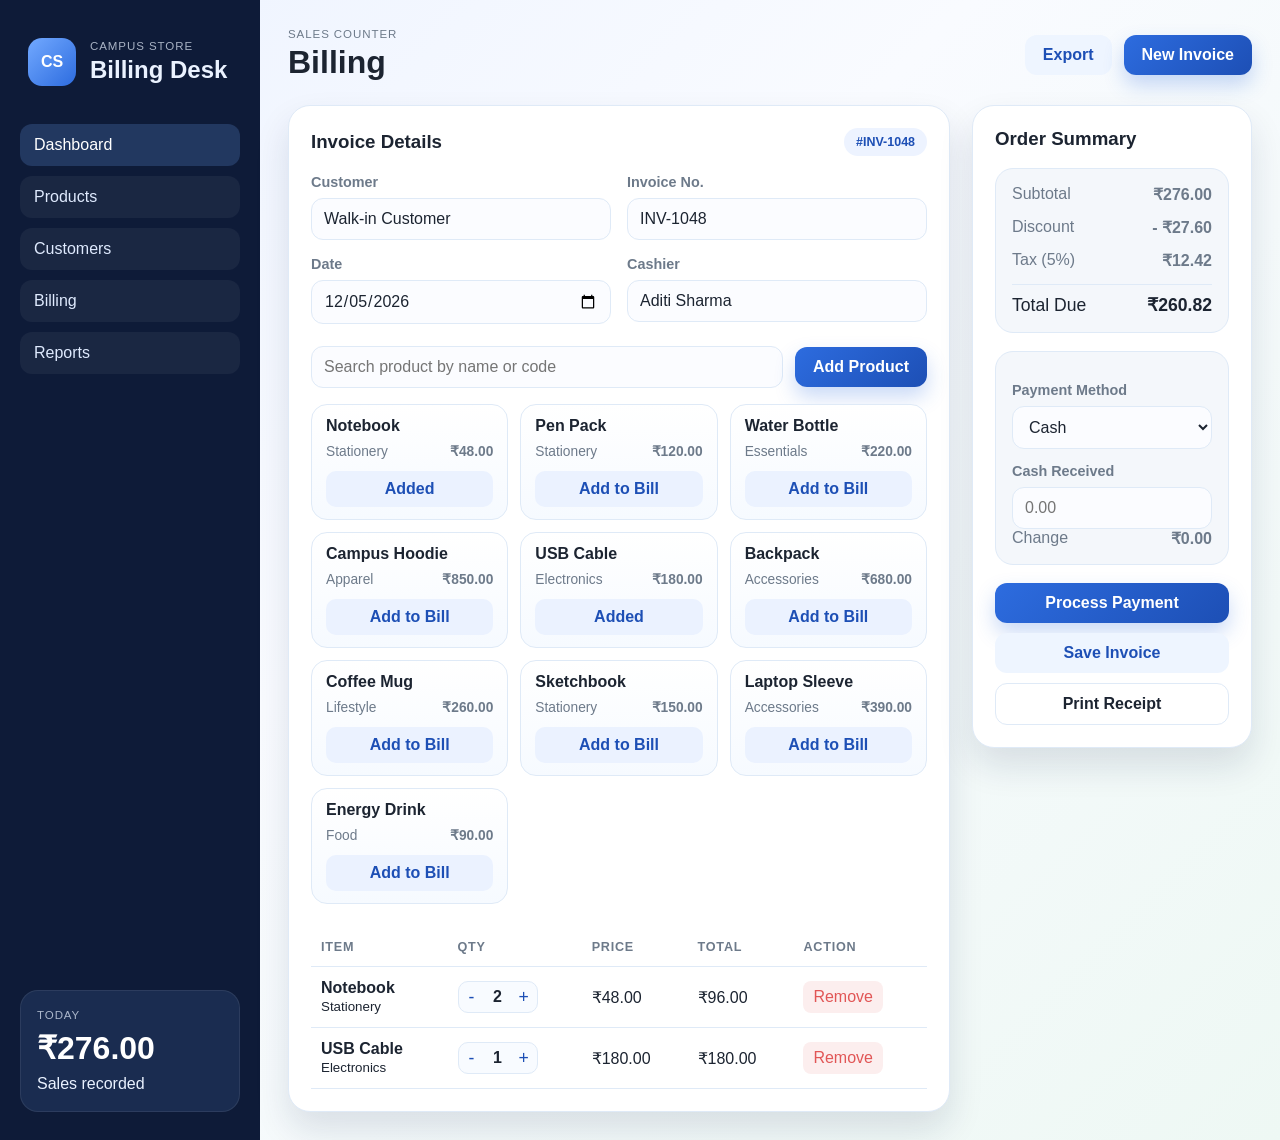
==== frontend/billing/billing.html @ 2c8f7596 "Added project files" ====
<!DOCTYPE html>
<html lang="en">
  <head>
    <meta charset="UTF-8" />
    <meta name="viewport" content="width=device-width, initial-scale=1.0" />
    <title>Campus Store Billing</title>
    <link rel="stylesheet" href="../css/billing.css" />
  </head>
  <body>
    <div class="app-shell">
      <aside class="sidebar">
        <div class="brand-box">
          <div class="brand-mark">CS</div>
          <div>
            <p class="eyebrow">Campus Store</p>
            <h2>Billing Desk</h2>
          </div>
        </div>

        <nav class="sidebar-nav">
          <button class="nav-item active">Dashboard</button>
          <button class="nav-item">Products</button>
          <button class="nav-item">Customers</button>
          <button class="nav-item">Billing</button>
          <button class="nav-item">Reports</button>
        </nav>

        <div class="sidebar-card">
          <p class="eyebrow">Today</p>
          <h3 id="todaySales">₹0.00</h3>
          <span>Sales recorded</span>
        </div>
      </aside>

      <main class="main-panel">
        <header class="topbar">
          <div>
            <p class="eyebrow">Sales Counter</p>
            <h1>Billing</h1>
          </div>
          <div class="topbar-actions">
            <button class="secondary-btn">Export</button>
            <button class="primary-btn">New Invoice</button>
          </div>
        </header>

        <section class="billing-grid">
          <div class="invoice-panel card">
            <div class="panel-header">
              <h3>Invoice Details</h3>
              <span class="badge">#INV-1048</span>
            </div>

            <div class="info-grid">
              <div>
                <label>Customer</label>
                <input id="customerName" type="text" value="Walk-in Customer" />
              </div>
              <div>
                <label>Invoice No.</label>
                <input id="invoiceNo" type="text" value="INV-1048" />
              </div>
              <div>
                <label>Date</label>
                <input id="invoiceDate" type="date" />
              </div>
              <div>
                <label>Cashier</label>
                <input id="cashierName" type="text" value="Aditi Sharma" />
              </div>
            </div>

            <div class="product-controls">
              <div class="search-box">
                <input id="productSearch" type="text" placeholder="Search product by name or code" />
              </div>
              <button id="addProductBtn" class="primary-btn">Add Product</button>
            </div>

            <div id="productList" class="product-list"></div>

            <div class="table-wrap">
              <table>
                <thead>
                  <tr>
                    <th>Item</th>
                    <th>Qty</th>
                    <th>Price</th>
                    <th>Total</th>
                    <th>Action</th>
                  </tr>
                </thead>
                <tbody id="cartTable"></tbody>
              </table>
            </div>
          </div>

          <aside class="summary-panel card">
            <div class="panel-header">
              <h3>Order Summary</h3>
            </div>

            <div class="summary-box">
              <div class="summary-row">
                <span>Subtotal</span>
                <strong id="subtotalValue">₹0.00</strong>
              </div>
              <div class="summary-row">
                <span>Discount</span>
                <strong id="discountValue">₹0.00</strong>
              </div>
              <div class="summary-row">
                <span>Tax (5%)</span>
                <strong id="taxValue">₹0.00</strong>
              </div>
              <div class="summary-row total-row">
                <span>Total Due</span>
                <strong id="totalValue">₹0.00</strong>
              </div>
            </div>

            <div class="payment-section">
              <label for="paymentMethod">Payment Method</label>
              <select id="paymentMethod">
                <option value="Cash">Cash</option>
                <option value="Card">Card</option>
                <option value="UPI">UPI</option>
              </select>

              <label for="cashReceived">Cash Received</label>
              <input id="cashReceived" type="number" min="0" step="0.01" placeholder="0.00" />

              <div class="summary-row">
                <span>Change</span>
                <strong id="changeValue">₹0.00</strong>
              </div>
            </div>

            <div class="action-stack">
              <button id="processPaymentBtn" class="primary-btn wide">Process Payment</button>
              <button id="saveInvoiceBtn" class="secondary-btn wide">Save Invoice</button>
              <button id="printInvoiceBtn" class="ghost-btn wide">Print Receipt</button>
            </div>
          </aside>
        </section>
      </main>
    </div>

    <script src="../js/billing.js"></script>
  </body>
</html>
---- frontend/css/billing.css ----
:root {
  --bg: #f4f7fb;
  --panel: #ffffff;
  --panel-alt: #eef5ff;
  --primary: #2d6cdf;
  --primary-dark: #1d4fb5;
  --success: #18a957;
  --danger: #e15656;
  --text: #1c2431;
  --muted: #6d7a8a;
  --line: #dfeaf7;
  --shadow: 0 18px 35px rgba(20, 35, 72, 0.12);
}

* {
  box-sizing: border-box;
}

body {
  margin: 0;
  background: linear-gradient(135deg, #edf3ff, #f9fbff 40%, #eef8f4);
  font-family: "Segoe UI", Tahoma, Geneva, Verdana, sans-serif;
  color: var(--text);
}

button,
input,
select {
  font: inherit;
}

.app-shell {
  display: flex;
  min-height: 100vh;
}

.sidebar {
  width: 260px;
  background: #0e1b38;
  color: #eaf2ff;
  padding: 28px 20px;
  display: flex;
  flex-direction: column;
  gap: 28px;
}

.brand-box {
  display: flex;
  align-items: center;
  gap: 14px;
  padding: 10px 8px;
}

.brand-mark {
  width: 48px;
  height: 48px;
  border-radius: 14px;
  background: linear-gradient(135deg, #72a9ff, #2d6cdf);
  display: grid;
  place-items: center;
  font-weight: 800;
  color: white;
}

.eyebrow {
  margin: 0 0 4px;
  font-size: 0.72rem;
  letter-spacing: 0.08em;
  text-transform: uppercase;
  color: rgba(234, 242, 255, 0.7);
}

.brand-box h2,
.topbar h1,
.panel-header h3,
.summary-panel h3 {
  margin: 0;
}

.sidebar-nav {
  display: flex;
  flex-direction: column;
  gap: 10px;
}

.nav-item {
  border: 0;
  background: rgba(255, 255, 255, 0.05);
  color: #dfeafe;
  border-radius: 12px;
  padding: 12px 14px;
  text-align: left;
  cursor: pointer;
  transition: 0.2s ease;
}

.nav-item:hover,
.nav-item.active {
  background: rgba(114, 169, 255, 0.2);
  color: white;
}

.sidebar-card {
  margin-top: auto;
  background: rgba(114, 169, 255, 0.12);
  border: 1px solid rgba(255, 255, 255, 0.08);
  border-radius: 18px;
  padding: 18px 16px;
}

.sidebar-card h3 {
  color: #fff;
  margin: 8px 0;
  font-size: 2rem;
}

.main-panel {
  flex: 1;
  padding: 28px;
}

.topbar {
  display: flex;
  align-items: center;
  justify-content: space-between;
  margin-bottom: 24px;
}

.topbar .eyebrow {
  color: var(--muted);
}

.topbar h1 {
  font-size: clamp(2rem, 2vw, 2.5rem);
}

.topbar-actions {
  display: flex;
  gap: 12px;
}

.primary-btn,
.secondary-btn,
.ghost-btn {
  border: none;
  border-radius: 12px;
  padding: 11px 18px;
  font-weight: 600;
  cursor: pointer;
  transition: transform 0.2s ease, box-shadow 0.2s ease;
}

.primary-btn {
  background: linear-gradient(135deg, var(--primary), var(--primary-dark));
  color: white;
  box-shadow: 0 10px 20px rgba(45, 108, 223, 0.25);
}

.secondary-btn {
  background: var(--panel-alt);
  color: var(--primary-dark);
}

.ghost-btn {
  background: transparent;
  border: 1px solid var(--line);
  color: var(--text);
}

.primary-btn:hover,
.secondary-btn:hover,
.ghost-btn:hover,
.nav-item:hover {
  transform: translateY(-1px);
}

.billing-grid {
  display: grid;
  grid-template-columns: minmax(0, 2.2fr) minmax(280px, 0.8fr);
  gap: 22px;
}

.card {
  background: var(--panel);
  border: 1px solid var(--line);
  border-radius: 22px;
  box-shadow: var(--shadow);
}

.invoice-panel {
  padding: 22px;
}

.panel-header {
  display: flex;
  justify-content: space-between;
  align-items: center;
  margin-bottom: 18px;
}

.badge {
  background: #edf3ff;
  color: var(--primary-dark);
  border-radius: 999px;
  padding: 7px 12px;
  font-size: 0.78rem;
  font-weight: 700;
}

.info-grid {
  display: grid;
  grid-template-columns: repeat(2, minmax(180px, 1fr));
  gap: 16px;
}

label {
  display: block;
  margin-bottom: 8px;
  color: var(--muted);
  font-weight: 600;
  font-size: 0.9rem;
}

input,
select {
  width: 100%;
  padding: 11px 12px;
  border: 1px solid var(--line);
  border-radius: 12px;
  background: #fbfcff;
  color: var(--text);
}

input:focus,
select:focus {
  outline: 2px solid rgba(45, 108, 223, 0.15);
  border-color: var(--primary);
}

.product-controls {
  display: flex;
  align-items: center;
  gap: 12px;
  margin: 22px 0 16px;
}

.search-box {
  flex: 1;
}

.product-list {
  display: grid;
  grid-template-columns: repeat(auto-fit, minmax(180px, 1fr));
  gap: 12px;
  margin-bottom: 18px;
}

.product-item {
  border: 1px solid var(--line);
  background: linear-gradient(180deg, #ffffff, #f6faff);
  border-radius: 16px;
  padding: 12px 14px;
}

.product-item h4 {
  margin: 0 0 8px;
  font-size: 1rem;
}

.product-meta {
  display: flex;
  align-items: center;
  justify-content: space-between;
  margin-bottom: 12px;
  color: var(--muted);
  font-size: 0.86rem;
}

.add-product-btn {
  width: 100%;
  border: none;
  border-radius: 10px;
  background: #ebf2ff;
  color: var(--primary-dark);
  padding: 9px 12px;
  font-weight: 700;
  cursor: pointer;
}

.table-wrap {
  overflow-x: auto;
}

table {
  width: 100%;
  border-collapse: collapse;
  margin-top: 6px;
}

th,
td {
  text-align: left;
  padding: 12px 10px;
  border-bottom: 1px solid var(--line);
}

th {
  color: var(--muted);
  font-size: 0.79rem;
  text-transform: uppercase;
  letter-spacing: 0.06em;
}

td {
  vertical-align: middle;
}

.qty-box {
  display: inline-flex;
  align-items: center;
  border: 1px solid var(--line);
  border-radius: 10px;
  overflow: hidden;
  background: #f8fbff;
}

.qty-box button {
  border: none;
  background: transparent;
  color: var(--primary-dark);
  width: 26px;
  height: 30px;
  font-size: 1.1rem;
  cursor: pointer;
}

.qty-box span {
  min-width: 26px;
  text-align: center;
  font-weight: 700;
}

.remove-btn {
  border: none;
  background: rgba(225, 86, 86, 0.1);
  color: var(--danger);
  border-radius: 8px;
  padding: 7px 10px;
  cursor: pointer;
}

.summary-panel {
  padding: 22px;
  align-self: start;
}

.summary-box,
.payment-section {
  background: var(--bg);
  border: 1px solid var(--line);
  border-radius: 18px;
  padding: 16px;
}

.summary-box {
  margin-bottom: 18px;
}

.summary-row {
  display: flex;
  justify-content: space-between;
  gap: 10px;
  margin-bottom: 14px;
  color: var(--muted);
}

.summary-row:last-child {
  margin-bottom: 0;
}

.total-row {
  font-size: 1.1rem;
  color: var(--text);
  padding-top: 10px;
  border-top: 1px solid var(--line);
  margin-top: 10px;
}

.payment-section {
  margin-bottom: 18px;
}

.payment-section label {
  margin-top: 14px;
}

.action-stack {
  display: flex;
  flex-direction: column;
  gap: 10px;
}

.wide {
  width: 100%;
}

.empty-cart {
  text-align: center;
  color: var(--muted);
  padding: 28px 12px;
  border: 1px dashed var(--line);
  border-radius: 14px;
}

@media (max-width: 980px) {
  .app-shell {
    flex-direction: column;
  }

  .sidebar {
    width: 100%;
  }

  .billing-grid {
    grid-template-columns: 1fr;
  }
}

@media (max-width: 640px) {
  .main-panel {
    padding: 18px;
  }

  .topbar {
    flex-direction: column;
    align-items: flex-start;
    gap: 14px;
  }

  .topbar-actions,
  .product-controls {
    width: 100%;
    flex-direction: column;
    align-items: stretch;
  }

  .info-grid {
    grid-template-columns: 1fr;
  }
}
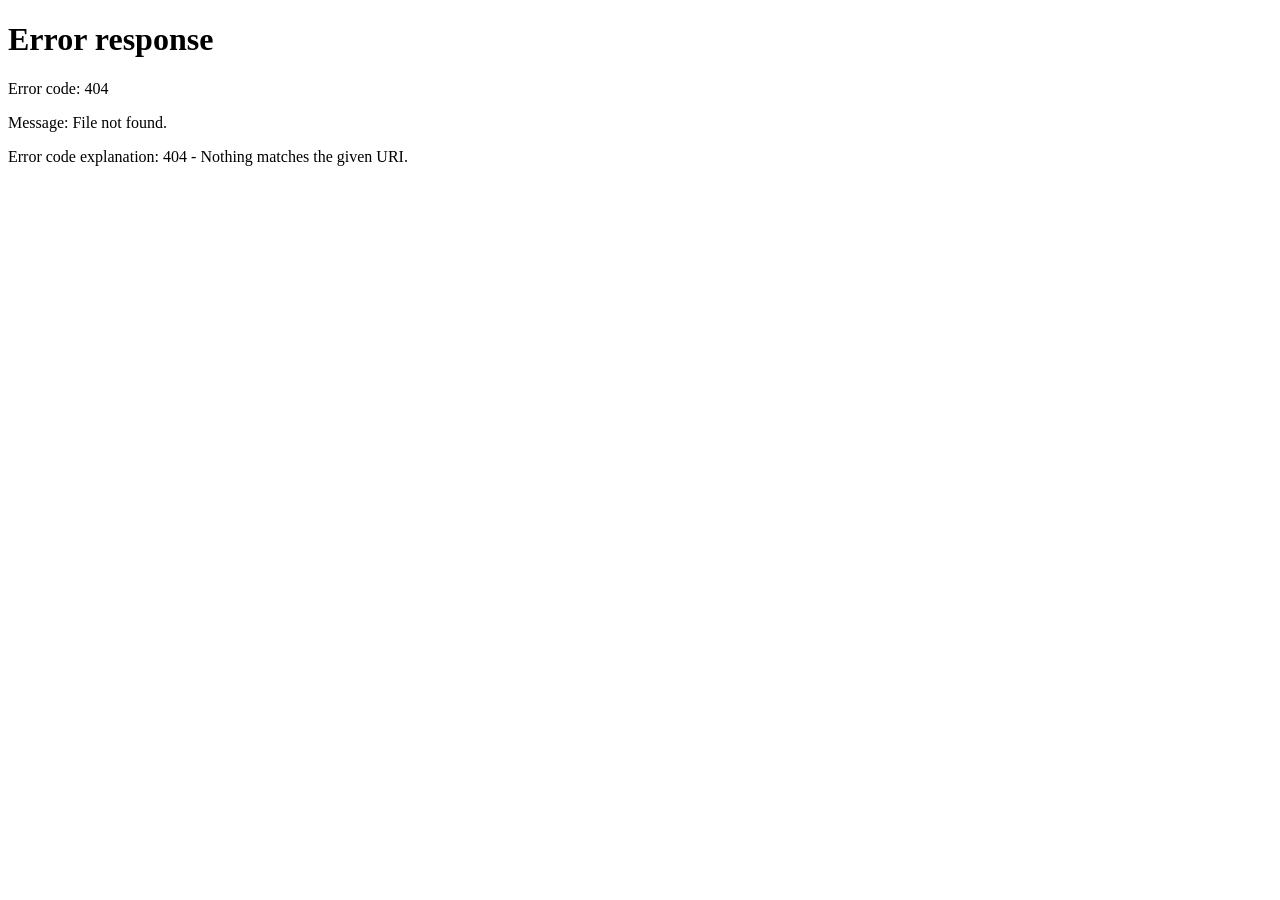
==== commit 11f4d20e: "Complete campus store website and case study Co-authored-by: Copilot <223556219+Copilot@users.norepl" ====
--- a/frontend/billing/billing.html
+++ b/frontend/billing/billing.html
@@ -1,151 +1,67 @@
-<!DOCTYPE html>
+<!doctype html>
 <html lang="en">
   <head>
     <meta charset="UTF-8" />
     <meta name="viewport" content="width=device-width, initial-scale=1.0" />
-    <title>Campus Store Billing</title>
+    <meta name="theme-color" content="#153d32" />
+    <title>Billing | Campus Store</title>
+    <link rel="stylesheet" href="../css/style.css" />
     <link rel="stylesheet" href="../css/billing.css" />
+    <script src="../js/api.js" defer></script>
+    <script src="../js/auth.js" defer></script>
+    <script src="../js/billing.js" defer></script>
   </head>
-  <body>
+  <body class="app-page">
     <div class="app-shell">
       <aside class="sidebar">
-        <div class="brand-box">
-          <div class="brand-mark">CS</div>
-          <div>
-            <p class="eyebrow">Campus Store</p>
-            <h2>Billing Desk</h2>
+        <a class="brand" href="../dashboard.html"><span class="brand-mark" aria-hidden="true">C</span><span><strong>Campus Store</strong><small>MANAGEMENT SUITE</small></span></a>
+        <p class="nav-caption">WORKSPACE</p>
+        <nav class="side-nav" aria-label="Main navigation">
+          <a class="nav-link" href="../dashboard.html"><span class="nav-icon">⌂</span>Overview</a>
+          <a class="nav-link" href="../products/products.html"><span class="nav-icon">▦</span>Products</a>
+          <a class="nav-link active" href="billing.html"><span class="nav-icon">▤</span>Billing <span class="nav-count" id="navCartCount">0</span></a>
+          <a class="nav-link" href="../discounts/discounts.html"><span class="nav-icon">％</span>Discounts</a>
+          <a class="nav-link" href="../reports/reports.html"><span class="nav-icon">↗</span>Reports</a>
+          <a class="nav-link" href="../audit.html"><span class="nav-icon">◷</span>Audit log</a>
+          <a class="nav-link" href="../profile.html"><span class="nav-icon">♙</span>My profile</a>
+        </nav>
+        <div class="sidebar-bottom">
+          <div class="sidebar-tip"><span class="tip-icon">✦</span><strong>Store tip</strong><p>Review your cart before completing a sale.</p></div>
+          <button class="nav-link logout-button" type="button" data-logout><span class="nav-icon">↪</span>Sign out</button>
+          <div class="sidebar-user"><span class="avatar" id="sidebarAvatar">S</span><span><strong id="sidebarName">Store Admin</strong><small>Store administrator</small></span></div>
+        </div>
+      </aside>
+      <main class="app-main">
+        <header class="topbar"><div class="breadcrumb">Workspace <span>/</span> Billing</div><div class="topbar-actions"><span class="today-label" id="todayLabel"></span><span class="avatar avatar-small" id="topAvatar">S</span></div></header>
+        <div class="page-content">
+          <section class="page-heading"><div><p class="eyebrow">POINT OF SALE</p><h1>New sale</h1><p>Build a basket, apply a discount, and check out.</p></div><span class="sale-status"><span></span>Ready for checkout</span></section>
+          <div class="billing-layout">
+            <section class="panel billing-main">
+              <div class="panel-heading"><div><p class="eyebrow">YOUR CUSTOMER'S BASKET</p><h2>Sale items</h2></div><span class="basket-count" id="basketItemCount">0 items</span></div>
+              <form id="addToCartForm" class="add-item-row">
+                <label class="sr-only" for="productSelect">Choose a product</label><select id="productSelect" class="form-control" required><option value="">Choose a product to add…</option></select>
+                <label class="sr-only" for="itemQuantity">Quantity</label><input id="itemQuantity" class="form-control" type="number" min="1" step="1" value="1" required />
+                <button class="button button-primary" type="submit">Add item <span aria-hidden="true">＋</span></button>
+              </form>
+              <div class="cart-toolbar"><span id="cartHint">Add products from your inventory.</span><button id="clearCart" type="button">Clear basket</button></div>
+              <div class="table-wrap"><table class="data-table cart-table"><thead><tr><th>Product</th><th>Price</th><th>Quantity</th><th class="align-right">Amount</th><th></th></tr></thead><tbody id="cartTable"></tbody></table></div>
+            </section>
+            <aside class="panel checkout-panel">
+              <div class="panel-heading"><div><p class="eyebrow">ORDER SUMMARY</p><h2>Complete sale</h2></div><span aria-hidden="true">▤</span></div>
+              <div class="checkout-line"><span>Items subtotal</span><strong id="subtotal">₹0</strong></div>
+              <div class="discount-row"><label class="sr-only" for="couponCode">Discount code</label><input id="couponCode" class="form-control" type="text" placeholder="Discount code" autocomplete="off" /><button id="applyCoupon" type="button">Apply</button></div>
+              <p id="couponMessage" class="coupon-message" aria-live="polite">Available coupon codes are checked when you apply.</p>
+              <div class="checkout-line"><span>Discount</span><strong id="discountAmount">−₹0</strong></div>
+              <div class="checkout-line total-line"><span>Total due</span><strong id="totalAmount">₹0</strong></div>
+              <label class="payment-label" for="paymentMethod">Payment method</label>
+              <select id="paymentMethod" class="form-control payment-select"><option value="UPI">UPI</option><option value="Cash">Cash</option><option value="Card">Card</option></select>
+              <button id="completeSale" class="button button-primary button-wide" type="button">Complete sale <span aria-hidden="true">→</span></button>
+              <p class="checkout-note">Completing the sale updates stock and saves this transaction in your reports.</p>
+              <section id="printReceipt" class="receipt-card" hidden><h3>Sale complete!</h3><p id="receiptDetails"></p><button id="printReceiptButton" class="button button-secondary" type="button">Print receipt</button></section>
+            </aside>
           </div>
         </div>
-
-        <nav class="sidebar-nav">
-          <button class="nav-item active">Dashboard</button>
-          <button class="nav-item">Products</button>
-          <button class="nav-item">Customers</button>
-          <button class="nav-item">Billing</button>
-          <button class="nav-item">Reports</button>
-        </nav>
-
-        <div class="sidebar-card">
-          <p class="eyebrow">Today</p>
-          <h3 id="todaySales">₹0.00</h3>
-          <span>Sales recorded</span>
-        </div>
-      </aside>
-
-      <main class="main-panel">
-        <header class="topbar">
-          <div>
-            <p class="eyebrow">Sales Counter</p>
-            <h1>Billing</h1>
-          </div>
-          <div class="topbar-actions">
-            <button class="secondary-btn">Export</button>
-            <button class="primary-btn">New Invoice</button>
-          </div>
-        </header>
-
-        <section class="billing-grid">
-          <div class="invoice-panel card">
-            <div class="panel-header">
-              <h3>Invoice Details</h3>
-              <span class="badge">#INV-1048</span>
-            </div>
-
-            <div class="info-grid">
-              <div>
-                <label>Customer</label>
-                <input id="customerName" type="text" value="Walk-in Customer" />
-              </div>
-              <div>
-                <label>Invoice No.</label>
-                <input id="invoiceNo" type="text" value="INV-1048" />
-              </div>
-              <div>
-                <label>Date</label>
-                <input id="invoiceDate" type="date" />
-              </div>
-              <div>
-                <label>Cashier</label>
-                <input id="cashierName" type="text" value="Aditi Sharma" />
-              </div>
-            </div>
-
-            <div class="product-controls">
-              <div class="search-box">
-                <input id="productSearch" type="text" placeholder="Search product by name or code" />
-              </div>
-              <button id="addProductBtn" class="primary-btn">Add Product</button>
-            </div>
-
-            <div id="productList" class="product-list"></div>
-
-            <div class="table-wrap">
-              <table>
-                <thead>
-                  <tr>
-                    <th>Item</th>
-                    <th>Qty</th>
-                    <th>Price</th>
-                    <th>Total</th>
-                    <th>Action</th>
-                  </tr>
-                </thead>
-                <tbody id="cartTable"></tbody>
-              </table>
-            </div>
-          </div>
-
-          <aside class="summary-panel card">
-            <div class="panel-header">
-              <h3>Order Summary</h3>
-            </div>
-
-            <div class="summary-box">
-              <div class="summary-row">
-                <span>Subtotal</span>
-                <strong id="subtotalValue">₹0.00</strong>
-              </div>
-              <div class="summary-row">
-                <span>Discount</span>
-                <strong id="discountValue">₹0.00</strong>
-              </div>
-              <div class="summary-row">
-                <span>Tax (5%)</span>
-                <strong id="taxValue">₹0.00</strong>
-              </div>
-              <div class="summary-row total-row">
-                <span>Total Due</span>
-                <strong id="totalValue">₹0.00</strong>
-              </div>
-            </div>
-
-            <div class="payment-section">
-              <label for="paymentMethod">Payment Method</label>
-              <select id="paymentMethod">
-                <option value="Cash">Cash</option>
-                <option value="Card">Card</option>
-                <option value="UPI">UPI</option>
-              </select>
-
-              <label for="cashReceived">Cash Received</label>
-              <input id="cashReceived" type="number" min="0" step="0.01" placeholder="0.00" />
-
-              <div class="summary-row">
-                <span>Change</span>
-                <strong id="changeValue">₹0.00</strong>
-              </div>
-            </div>
-
-            <div class="action-stack">
-              <button id="processPaymentBtn" class="primary-btn wide">Process Payment</button>
-              <button id="saveInvoiceBtn" class="secondary-btn wide">Save Invoice</button>
-              <button id="printInvoiceBtn" class="ghost-btn wide">Print Receipt</button>
-            </div>
-          </aside>
-        </section>
       </main>
     </div>
-
-    <script src="../js/billing.js"></script>
   </body>
-</html>
+</html>
--- a/frontend/css/style.css
+++ b/frontend/css/style.css
@@ -0,0 +1,173 @@
+:root {
+  color-scheme: light;
+  --ink: #1c2924;
+  --muted: #78827d;
+  --green: #1e6a4c;
+  --green-dark: #153d32;
+  --green-soft: #e9f4ed;
+  --line: #e9ede9;
+  --canvas: #f7f8f6;
+  --white: #fff;
+  --amber: #ad7419;
+  --danger: #bb4f48;
+  font-family: "DM Sans", "Segoe UI", sans-serif;
+  font-synthesis: none;
+  text-rendering: optimizeLegibility;
+}
+
+* { box-sizing: border-box; }
+[hidden] { display: none !important; }
+body { margin: 0; color: var(--ink); background: var(--canvas); font-size: 14px; }
+button, input, select { font: inherit; }
+button, a { -webkit-tap-highlight-color: transparent; }
+a { color: inherit; text-decoration: none; }
+button { color: inherit; }
+h1, h2, h3, p { margin-top: 0; }
+h1, h2, h3, .brand strong { font-family: "Manrope", "Segoe UI", sans-serif; }
+.muted { color: var(--muted); }
+.eyebrow { margin-bottom: 9px; color: #84928a; font-size: 10px; font-weight: 700; letter-spacing: .14em; }
+.button { display: inline-flex; min-height: 43px; align-items: center; justify-content: center; gap: 9px; padding: 0 17px; border: 0; border-radius: 8px; font-weight: 700; cursor: pointer; transition: background .18s, transform .18s; }
+.button:hover { transform: translateY(-1px); }
+.button-primary { background: var(--green); color: #fff; box-shadow: 0 5px 12px #1e6a4c21; }
+.button-primary:hover { background: #18593f; }
+.button-secondary { border: 1px solid var(--line); background: #fff; color: var(--ink); }
+.button-danger { background: #fff1ef; color: var(--danger); }
+.button-wide { width: 100%; margin-top: 5px; }
+.text-link { color: var(--green); font-size: 12px; font-weight: 700; }
+.text-link span { padding-left: 3px; }
+.sr-only { position: absolute; width: 1px; height: 1px; padding: 0; overflow: hidden; clip: rect(0,0,0,0); white-space: nowrap; border: 0; }
+
+.app-page { min-height: 100vh; background: var(--canvas); }
+.app-shell { min-height: 100vh; }
+.sidebar { position: fixed; inset: 0 auto 0 0; z-index: 3; display: flex; width: 248px; flex-direction: column; padding: 25px 17px 18px; background: var(--green-dark); color: #f7fbf8; }
+.brand { display: flex; min-height: 43px; align-items: center; gap: 11px; }
+.brand-mark { display: inline-grid; width: 36px; height: 36px; flex: 0 0 36px; place-items: center; border-radius: 11px; background: #d6eddd; color: var(--green-dark); font-family: "Manrope", sans-serif; font-size: 20px; font-weight: 800; }
+.brand strong, .brand small, .sidebar-user strong, .sidebar-user small { display: block; }
+.brand strong { font-size: 14px; letter-spacing: -.3px; }
+.brand small { margin-top: 3px; color: #a7c3b4; font-size: 8px; font-weight: 700; letter-spacing: .14em; }
+.nav-caption { margin: 44px 9px 12px; color: #86a699; font-size: 9px; font-weight: 700; letter-spacing: .16em; }
+.side-nav { display: grid; gap: 5px; }
+.nav-link { display: flex; min-height: 42px; align-items: center; gap: 12px; padding: 0 11px; border: 0; border-radius: 7px; background: transparent; color: #d3e1d8; font-size: 12px; text-align: left; cursor: pointer; }
+.nav-link:hover, .nav-link.active { background: #ffffff16; color: #fff; }
+.nav-link.active { box-shadow: inset 2px 0 #a9d8b6; }
+.nav-icon { display: inline-grid; width: 19px; place-items: center; color: #b8d2c2; font-size: 17px; }
+.nav-count { display: inline-grid; min-width: 20px; height: 20px; margin-left: auto; place-items: center; border-radius: 10px; background: #ffffff1c; font-size: 10px; }
+.sidebar-bottom { margin-top: auto; }
+.sidebar-tip { margin: 12px 0 17px; padding: 14px 13px 10px; border: 1px solid #ffffff15; border-radius: 9px; background: #ffffff09; }
+.tip-icon { color: #c9dfa5; font-size: 15px; }
+.sidebar-tip strong { margin-left: 6px; font-size: 11px; }
+.sidebar-tip p { margin: 8px 0 0; color: #b5cabe; font-size: 10px; line-height: 1.65; }
+.logout-button { width: 100%; }
+.sidebar-user { display: flex; align-items: center; gap: 10px; margin-top: 12px; padding: 14px 4px 0; border-top: 1px solid #ffffff1c; }
+.avatar { display: inline-grid; width: 31px; height: 31px; flex: 0 0 31px; place-items: center; border-radius: 50%; background: #d9e8d9; color: var(--green-dark); font-size: 11px; font-weight: 700; }
+.sidebar-user strong { font-size: 11px; }
+.sidebar-user small { margin-top: 4px; color: #a7c3b4; font-size: 9px; }
+.app-main { min-height: 100vh; margin-left: 248px; }
+.topbar { display: flex; height: 62px; align-items: center; justify-content: space-between; padding: 0 38px; border-bottom: 1px solid var(--line); background: #ffffffc9; }
+.breadcrumb { color: #86918b; font-size: 11px; }
+.breadcrumb span { margin: 0 7px; color: #bdc5bf; }
+.topbar-actions { display: flex; align-items: center; gap: 14px; }
+.today-label { color: #7d8981; font-size: 11px; }
+.avatar-small { width: 29px; height: 29px; flex-basis: 29px; }
+.page-content { max-width: 1440px; margin: 0 auto; padding: 33px 38px 44px; }
+.page-heading { display: flex; align-items: flex-end; justify-content: space-between; gap: 20px; margin-bottom: 25px; }
+.page-heading h1 { margin-bottom: 6px; font-size: clamp(24px, 3vw, 29px); letter-spacing: -1.1px; }
+.page-heading p { margin-bottom: 0; color: var(--muted); font-size: 12px; }
+.panel { border: 1px solid #edf0ec; border-radius: 11px; background: var(--white); box-shadow: 0 2px 8px #18352b04; }
+.panel-heading { display: flex; align-items: center; justify-content: space-between; gap: 15px; }
+.panel-heading h2 { margin: 0; font-size: 16px; letter-spacing: -.4px; }
+.panel-heading .eyebrow { margin-bottom: 5px; }
+.table-wrap { width: 100%; overflow-x: auto; }
+.data-table { width: 100%; border-collapse: collapse; text-align: left; }
+.data-table th { padding: 12px 13px; border-bottom: 1px solid var(--line); color: #87918b; font-size: 9px; font-weight: 700; letter-spacing: .08em; text-transform: uppercase; white-space: nowrap; }
+.data-table td { padding: 13px; border-bottom: 1px solid #f0f2ef; color: #4a5750; font-size: 11px; }
+.data-table tbody tr:last-child td { border-bottom: 0; }
+.data-table tbody tr:hover { background: #fafcf9; }
+.align-right { text-align: right !important; }
+.empty-state { padding: 25px 12px !important; color: var(--muted) !important; text-align: center; }
+.form-control, .select-compact, .stack-form input, .filter-control { min-height: 40px; padding: 0 12px; border: 1px solid #e4e9e4; border-radius: 7px; outline: 0; background: #fff; color: var(--ink); }
+.form-control:focus, .select-compact:focus, .stack-form input:focus, .filter-control:focus { border-color: #78ae8e; box-shadow: 0 0 0 3px #1e6a4c12; }
+.form-grid { display: grid; grid-template-columns: repeat(2, minmax(0, 1fr)); gap: 18px 16px; }
+.form-field { display: grid; gap: 7px; }
+.form-field label, .stack-form > label { color: #425149; font-size: 11px; font-weight: 700; }
+.form-field small { color: #909b94; font-size: 10px; }
+.form-actions { display: flex; justify-content: flex-end; gap: 9px; margin-top: 22px; }
+.toast { position: fixed; right: 24px; bottom: 24px; z-index: 10; max-width: min(360px, calc(100vw - 32px)); padding: 13px 17px; border-radius: 8px; background: var(--green-dark); color: white; box-shadow: 0 8px 25px #102e1e33; font-size: 12px; animation: toast-in .2s ease-out; }
+.toast.error { background: #8c3732; }
+@keyframes toast-in { from { opacity: 0; transform: translateY(8px); } to { opacity: 1; transform: translateY(0); } }
+
+.login-page { min-height: 100vh; background: #fff; }
+.login-layout { display: grid; min-height: 100vh; grid-template-columns: minmax(360px, .92fr) 1.08fr; }
+.login-story { position: relative; display: flex; flex-direction: column; justify-content: space-between; padding: 39px clamp(32px, 6vw, 82px); overflow: hidden; background: var(--green-dark); color: #fff; }
+.login-story::after { position: absolute; right: -180px; bottom: 10%; width: 430px; height: 430px; border: 1px solid #ffffff16; border-radius: 50%; content: ""; box-shadow: 0 0 0 48px #ffffff08, 0 0 0 100px #ffffff05; }
+.brand-light { position: relative; z-index: 1; }
+.brand-light small { color: #a7c3b4; }
+.story-copy { position: relative; z-index: 1; max-width: 490px; margin: 0 0 42px; }
+.story-copy .eyebrow { color: #a7c9b2; }
+.story-copy h1 { margin-bottom: 18px; font-size: clamp(40px, 5vw, 64px); letter-spacing: -3px; line-height: 1.09; }
+.story-copy > p:last-child { max-width: 340px; color: #bdd1c4; font-size: 14px; line-height: 1.8; }
+.story-foot { position: relative; z-index: 1; color: #a7c3b4; font-size: 10px; }
+.login-panel { display: grid; place-items: center; padding: 35px; }
+.login-box { width: min(100%, 370px); }
+.login-box h2 { margin: 0 0 8px; font-size: 25px; letter-spacing: -.9px; }
+.login-box > .muted { margin-bottom: 28px; font-size: 12px; }
+.auth-tabs { display: grid; grid-template-columns: repeat(2, minmax(0, 1fr)); gap: 4px; margin: 0 0 21px; padding: 4px; border-radius: 9px; background: #f0f3f0; }
+.auth-tab { min-height: 36px; border: 0; border-radius: 6px; background: transparent; color: #78827d; font-size: 11px; font-weight: 700; cursor: pointer; }
+.auth-tab.active { background: #fff; color: var(--green-dark); box-shadow: 0 1px 4px #18352b13; }
+.stack-form { display: grid; gap: 9px; }
+.stack-form > label:not(:first-child) { margin-top: 6px; }
+.stack-form input { width: 100%; height: 44px; font-size: 12px; }
+.stack-form input::placeholder { color: #a6aea9; }
+.password-field { position: relative; }
+.password-field input { padding-right: 60px; }
+.password-toggle { position: absolute; top: 0; right: 7px; height: 44px; border: 0; background: transparent; color: var(--green); font-size: 10px; font-weight: 700; cursor: pointer; }
+.form-message { margin: 2px 0; color: var(--danger); font-size: 11px; }
+.demo-note { display: grid; gap: 5px; margin-top: 22px; padding: 13px 14px; border: 1px solid #e5eee7; border-radius: 8px; background: #f7faf7; color: #6b7970; font-size: 10px; }
+.demo-note strong { margin-bottom: 2px; color: #405047; font-size: 11px; }
+.optional-label { color: #9aa49d; font-size: 9px; font-weight: 500; }
+.account-role-note { margin: 2px 0 0; color: #87918a; font-size: 10px; line-height: 1.6; }
+.stack-form[hidden] { display: none; }
+.stack-form .form-message[hidden] { display: none; }
+.login-privacy { margin-top: 23px; color: #9aa49d; font-size: 9px; text-align: center; }
+.customer-login-link { display: block; margin-top: 17px; color: #849087; font-size: 9px; text-align: center; }
+.customer-login-link strong { color: var(--green); }
+.mobile-brand { display: none; margin-bottom: 25px; }
+.launch-page { display: grid; min-height: 100vh; place-items: center; padding: 20px; background: var(--green-dark); }
+.launch-card { width: min(100%, 460px); padding: 45px; border-radius: 15px; background: #fff; }
+.launch-card .brand-mark { margin-bottom: 25px; }
+.launch-card h1 { margin-bottom: 13px; font-size: 34px; letter-spacing: -1.5px; }
+.launch-card > .muted { margin-bottom: 24px; font-size: 12px; }
+
+@media (max-width: 1020px) {
+  .sidebar { width: 215px; padding-right: 13px; padding-left: 13px; }
+  .app-main { margin-left: 215px; }
+  .topbar { padding-right: 25px; padding-left: 25px; }
+  .page-content { padding-right: 25px; padding-left: 25px; }
+}
+@media (max-width: 760px) {
+  .sidebar { position: static; width: auto; min-height: auto; padding: 13px 16px; }
+  .sidebar > .brand { margin-bottom: 12px; }
+  .nav-caption { display: none; }
+  .sidebar-bottom { display: flex; margin-top: 8px; }
+  .sidebar-tip, .sidebar-user { display: none; }
+  .logout-button { width: auto; min-height: 34px; margin-left: auto; padding: 0 8px; }
+  .side-nav { display: flex; gap: 5px; overflow-x: auto; scrollbar-width: none; -ms-overflow-style: none; }
+  .side-nav::-webkit-scrollbar { display: none; }
+  .nav-link { flex: 0 0 auto; min-height: 37px; gap: 7px; padding: 0 10px; font-size: 10px; }
+  .nav-icon { font-size: 14px; }
+  .app-main { margin-left: 0; }
+  .topbar { height: 48px; padding: 0 17px; }
+  .page-content { padding: 24px 17px 34px; }
+  .login-layout { grid-template-columns: 1fr; }
+  .login-story { display: none; }
+  .login-panel { min-height: 100vh; padding: 28px 22px; }
+  .mobile-brand { display: inline-grid; }
+}
+@media (max-width: 520px) {
+  .topbar-actions { gap: 8px; }
+  .today-label { font-size: 9px; }
+  .page-heading { align-items: flex-start; }
+  .page-heading .button { min-height: 38px; padding: 0 11px; font-size: 10px; white-space: nowrap; }
+  .form-grid { grid-template-columns: 1fr; gap: 14px; }
+  .launch-card { padding: 30px 24px; }
+}
--- a/frontend/css/billing.css
+++ b/frontend/css/billing.css
@@ -1,450 +1,46 @@
-:root {
-  --bg: #f4f7fb;
-  --panel: #ffffff;
-  --panel-alt: #eef5ff;
-  --primary: #2d6cdf;
-  --primary-dark: #1d4fb5;
-  --success: #18a957;
-  --danger: #e15656;
-  --text: #1c2431;
-  --muted: #6d7a8a;
-  --line: #dfeaf7;
-  --shadow: 0 18px 35px rgba(20, 35, 72, 0.12);
+.billing-layout { display: grid; grid-template-columns: minmax(0, 1.4fr) minmax(280px, .75fr); align-items: start; gap: 16px; }
+.billing-main, .checkout-panel { padding: 20px; }
+.add-item-row { display: grid; grid-template-columns: minmax(0, 1fr) 91px auto; gap: 9px; margin: 17px 0 19px; }
+.add-item-row select, .add-item-row input { min-width: 0; }
+.cart-table { min-width: 520px; }
+.cart-table th, .cart-table td { padding: 12px 9px; }
+.cart-product { color: #35443b !important; font-weight: 700; }
+.qty-control { display: inline-flex; align-items: center; gap: 9px; }
+.qty-button { display: inline-grid; width: 24px; height: 24px; place-items: center; border: 1px solid #e8ece8; border-radius: 6px; background: #fff; color: #4e6757; cursor: pointer; }
+.qty-button:hover { border-color: #9dbba5; background: #f5faf5; }
+.remove-item { padding: 4px 7px; border: 0; background: transparent; color: #a6afaa; font-size: 16px; cursor: pointer; }
+.remove-item:hover { color: var(--danger); }
+.checkout-panel h2 { margin: 0; font-size: 16px; }
+.checkout-panel .panel-heading { margin-bottom: 20px; }
+.checkout-line { display: flex; justify-content: space-between; gap: 10px; margin: 14px 0; color: #78827d; font-size: 11px; }
+.checkout-line strong { color: #44534a; font-weight: 600; }
+.discount-row { display: grid; grid-template-columns: 1fr auto; gap: 7px; margin-top: 18px; }
+.discount-row input { width: 100%; min-width: 0; }
+.discount-row button { min-height: 39px; padding: 0 11px; border: 1px solid #dfe8df; border-radius: 7px; background: #f8fbf8; color: var(--green); font-size: 10px; font-weight: 700; cursor: pointer; }
+.coupon-message { min-height: 14px; margin: 7px 0 13px; color: #578160; font-size: 9px; }
+.coupon-message.error { color: var(--danger); }
+.total-line { padding-top: 14px; border-top: 1px solid var(--line); color: #35443b; font-size: 12px; }
+.total-line strong { color: var(--green-dark); font-size: 21px; font-weight: 800; letter-spacing: -.5px; }
+.checkout-note { margin: 11px 0 0; color: #929d95; font-size: 9px; line-height: 1.55; text-align: center; }
+.payment-select { width: 100%; margin-top: 3px; }
+.payment-label { display: block; margin: 16px 0 7px; color: #65736a; font-size: 10px; font-weight: 700; }
+.receipt-card { margin-top: 16px; padding: 15px; border: 1px dashed #cbd9cc; border-radius: 8px; background: #f9fcf9; }
+.receipt-card h3 { margin-bottom: 6px; font-size: 14px; }
+.receipt-card p { margin-bottom: 11px; color: #78827d; font-size: 10px; }
+.receipt-card .button { width: 100%; min-height: 37px; font-size: 10px; }
+.billing-empty { padding: 40px 10px !important; color: #8e9992 !important; text-align: center; }
+.cart-toolbar { display: flex; align-items: center; justify-content: space-between; margin: 0 0 8px; }
+.cart-toolbar span { color: #89938d; font-size: 10px; }
+.cart-toolbar button { padding: 5px 0; border: 0; background: none; color: #ad6761; font-size: 10px; cursor: pointer; }
+@media (max-width: 900px) { .billing-layout { grid-template-columns: 1fr; } }
+@media (max-width: 520px) {
+  .billing-main, .checkout-panel { padding: 15px; }
+  .add-item-row { grid-template-columns: minmax(0, 1fr) 72px; }
+  .add-item-row .button { grid-column: 1 / -1; }
 }
-
-* {
-  box-sizing: border-box;
-}
-
-body {
-  margin: 0;
-  background: linear-gradient(135deg, #edf3ff, #f9fbff 40%, #eef8f4);
-  font-family: "Segoe UI", Tahoma, Geneva, Verdana, sans-serif;
-  color: var(--text);
-}
-
-button,
-input,
-select {
-  font: inherit;
-}
-
-.app-shell {
-  display: flex;
-  min-height: 100vh;
-}
-
-.sidebar {
-  width: 260px;
-  background: #0e1b38;
-  color: #eaf2ff;
-  padding: 28px 20px;
-  display: flex;
-  flex-direction: column;
-  gap: 28px;
-}
-
-.brand-box {
-  display: flex;
-  align-items: center;
-  gap: 14px;
-  padding: 10px 8px;
-}
-
-.brand-mark {
-  width: 48px;
-  height: 48px;
-  border-radius: 14px;
-  background: linear-gradient(135deg, #72a9ff, #2d6cdf);
-  display: grid;
-  place-items: center;
-  font-weight: 800;
-  color: white;
-}
-
-.eyebrow {
-  margin: 0 0 4px;
-  font-size: 0.72rem;
-  letter-spacing: 0.08em;
-  text-transform: uppercase;
-  color: rgba(234, 242, 255, 0.7);
-}
-
-.brand-box h2,
-.topbar h1,
-.panel-header h3,
-.summary-panel h3 {
-  margin: 0;
-}
-
-.sidebar-nav {
-  display: flex;
-  flex-direction: column;
-  gap: 10px;
-}
-
-.nav-item {
-  border: 0;
-  background: rgba(255, 255, 255, 0.05);
-  color: #dfeafe;
-  border-radius: 12px;
-  padding: 12px 14px;
-  text-align: left;
-  cursor: pointer;
-  transition: 0.2s ease;
-}
-
-.nav-item:hover,
-.nav-item.active {
-  background: rgba(114, 169, 255, 0.2);
-  color: white;
-}
-
-.sidebar-card {
-  margin-top: auto;
-  background: rgba(114, 169, 255, 0.12);
-  border: 1px solid rgba(255, 255, 255, 0.08);
-  border-radius: 18px;
-  padding: 18px 16px;
-}
-
-.sidebar-card h3 {
-  color: #fff;
-  margin: 8px 0;
-  font-size: 2rem;
-}
-
-.main-panel {
-  flex: 1;
-  padding: 28px;
-}
-
-.topbar {
-  display: flex;
-  align-items: center;
-  justify-content: space-between;
-  margin-bottom: 24px;
-}
-
-.topbar .eyebrow {
-  color: var(--muted);
-}
-
-.topbar h1 {
-  font-size: clamp(2rem, 2vw, 2.5rem);
-}
-
-.topbar-actions {
-  display: flex;
-  gap: 12px;
-}
-
-.primary-btn,
-.secondary-btn,
-.ghost-btn {
-  border: none;
-  border-radius: 12px;
-  padding: 11px 18px;
-  font-weight: 600;
-  cursor: pointer;
-  transition: transform 0.2s ease, box-shadow 0.2s ease;
-}
-
-.primary-btn {
-  background: linear-gradient(135deg, var(--primary), var(--primary-dark));
-  color: white;
-  box-shadow: 0 10px 20px rgba(45, 108, 223, 0.25);
-}
-
-.secondary-btn {
-  background: var(--panel-alt);
-  color: var(--primary-dark);
-}
-
-.ghost-btn {
-  background: transparent;
-  border: 1px solid var(--line);
-  color: var(--text);
-}
-
-.primary-btn:hover,
-.secondary-btn:hover,
-.ghost-btn:hover,
-.nav-item:hover {
-  transform: translateY(-1px);
-}
-
-.billing-grid {
-  display: grid;
-  grid-template-columns: minmax(0, 2.2fr) minmax(280px, 0.8fr);
-  gap: 22px;
-}
-
-.card {
-  background: var(--panel);
-  border: 1px solid var(--line);
-  border-radius: 22px;
-  box-shadow: var(--shadow);
-}
-
-.invoice-panel {
-  padding: 22px;
-}
-
-.panel-header {
-  display: flex;
-  justify-content: space-between;
-  align-items: center;
-  margin-bottom: 18px;
-}
-
-.badge {
-  background: #edf3ff;
-  color: var(--primary-dark);
-  border-radius: 999px;
-  padding: 7px 12px;
-  font-size: 0.78rem;
-  font-weight: 700;
-}
-
-.info-grid {
-  display: grid;
-  grid-template-columns: repeat(2, minmax(180px, 1fr));
-  gap: 16px;
-}
-
-label {
-  display: block;
-  margin-bottom: 8px;
-  color: var(--muted);
-  font-weight: 600;
-  font-size: 0.9rem;
-}
-
-input,
-select {
-  width: 100%;
-  padding: 11px 12px;
-  border: 1px solid var(--line);
-  border-radius: 12px;
-  background: #fbfcff;
-  color: var(--text);
-}
-
-input:focus,
-select:focus {
-  outline: 2px solid rgba(45, 108, 223, 0.15);
-  border-color: var(--primary);
-}
-
-.product-controls {
-  display: flex;
-  align-items: center;
-  gap: 12px;
-  margin: 22px 0 16px;
-}
-
-.search-box {
-  flex: 1;
-}
-
-.product-list {
-  display: grid;
-  grid-template-columns: repeat(auto-fit, minmax(180px, 1fr));
-  gap: 12px;
-  margin-bottom: 18px;
-}
-
-.product-item {
-  border: 1px solid var(--line);
-  background: linear-gradient(180deg, #ffffff, #f6faff);
-  border-radius: 16px;
-  padding: 12px 14px;
-}
-
-.product-item h4 {
-  margin: 0 0 8px;
-  font-size: 1rem;
-}
-
-.product-meta {
-  display: flex;
-  align-items: center;
-  justify-content: space-between;
-  margin-bottom: 12px;
-  color: var(--muted);
-  font-size: 0.86rem;
-}
-
-.add-product-btn {
-  width: 100%;
-  border: none;
-  border-radius: 10px;
-  background: #ebf2ff;
-  color: var(--primary-dark);
-  padding: 9px 12px;
-  font-weight: 700;
-  cursor: pointer;
-}
-
-.table-wrap {
-  overflow-x: auto;
-}
-
-table {
-  width: 100%;
-  border-collapse: collapse;
-  margin-top: 6px;
-}
-
-th,
-td {
-  text-align: left;
-  padding: 12px 10px;
-  border-bottom: 1px solid var(--line);
-}
-
-th {
-  color: var(--muted);
-  font-size: 0.79rem;
-  text-transform: uppercase;
-  letter-spacing: 0.06em;
-}
-
-td {
-  vertical-align: middle;
-}
-
-.qty-box {
-  display: inline-flex;
-  align-items: center;
-  border: 1px solid var(--line);
-  border-radius: 10px;
-  overflow: hidden;
-  background: #f8fbff;
-}
-
-.qty-box button {
-  border: none;
-  background: transparent;
-  color: var(--primary-dark);
-  width: 26px;
-  height: 30px;
-  font-size: 1.1rem;
-  cursor: pointer;
-}
-
-.qty-box span {
-  min-width: 26px;
-  text-align: center;
-  font-weight: 700;
-}
-
-.remove-btn {
-  border: none;
-  background: rgba(225, 86, 86, 0.1);
-  color: var(--danger);
-  border-radius: 8px;
-  padding: 7px 10px;
-  cursor: pointer;
-}
-
-.summary-panel {
-  padding: 22px;
-  align-self: start;
-}
-
-.summary-box,
-.payment-section {
-  background: var(--bg);
-  border: 1px solid var(--line);
-  border-radius: 18px;
-  padding: 16px;
-}
-
-.summary-box {
-  margin-bottom: 18px;
-}
-
-.summary-row {
-  display: flex;
-  justify-content: space-between;
-  gap: 10px;
-  margin-bottom: 14px;
-  color: var(--muted);
-}
-
-.summary-row:last-child {
-  margin-bottom: 0;
-}
-
-.total-row {
-  font-size: 1.1rem;
-  color: var(--text);
-  padding-top: 10px;
-  border-top: 1px solid var(--line);
-  margin-top: 10px;
-}
-
-.payment-section {
-  margin-bottom: 18px;
-}
-
-.payment-section label {
-  margin-top: 14px;
-}
-
-.action-stack {
-  display: flex;
-  flex-direction: column;
-  gap: 10px;
-}
-
-.wide {
-  width: 100%;
-}
-
-.empty-cart {
-  text-align: center;
-  color: var(--muted);
-  padding: 28px 12px;
-  border: 1px dashed var(--line);
-  border-radius: 14px;
-}
-
-@media (max-width: 980px) {
-  .app-shell {
-    flex-direction: column;
-  }
-
-  .sidebar {
-    width: 100%;
-  }
-
-  .billing-grid {
-    grid-template-columns: 1fr;
-  }
-}
-
-@media (max-width: 640px) {
-  .main-panel {
-    padding: 18px;
-  }
-
-  .topbar {
-    flex-direction: column;
-    align-items: flex-start;
-    gap: 14px;
-  }
-
-  .topbar-actions,
-  .product-controls {
-    width: 100%;
-    flex-direction: column;
-    align-items: stretch;
-  }
-
-  .info-grid {
-    grid-template-columns: 1fr;
-  }
-}
+@media print {
+  body * { visibility: hidden !important; }
+  #printReceipt, #printReceipt * { visibility: visible !important; }
+  #printReceipt { position: absolute; inset: 0 auto auto 0; width: 100%; border: 0; color: #111; }
+  #printReceipt .button { display: none; }
+}
